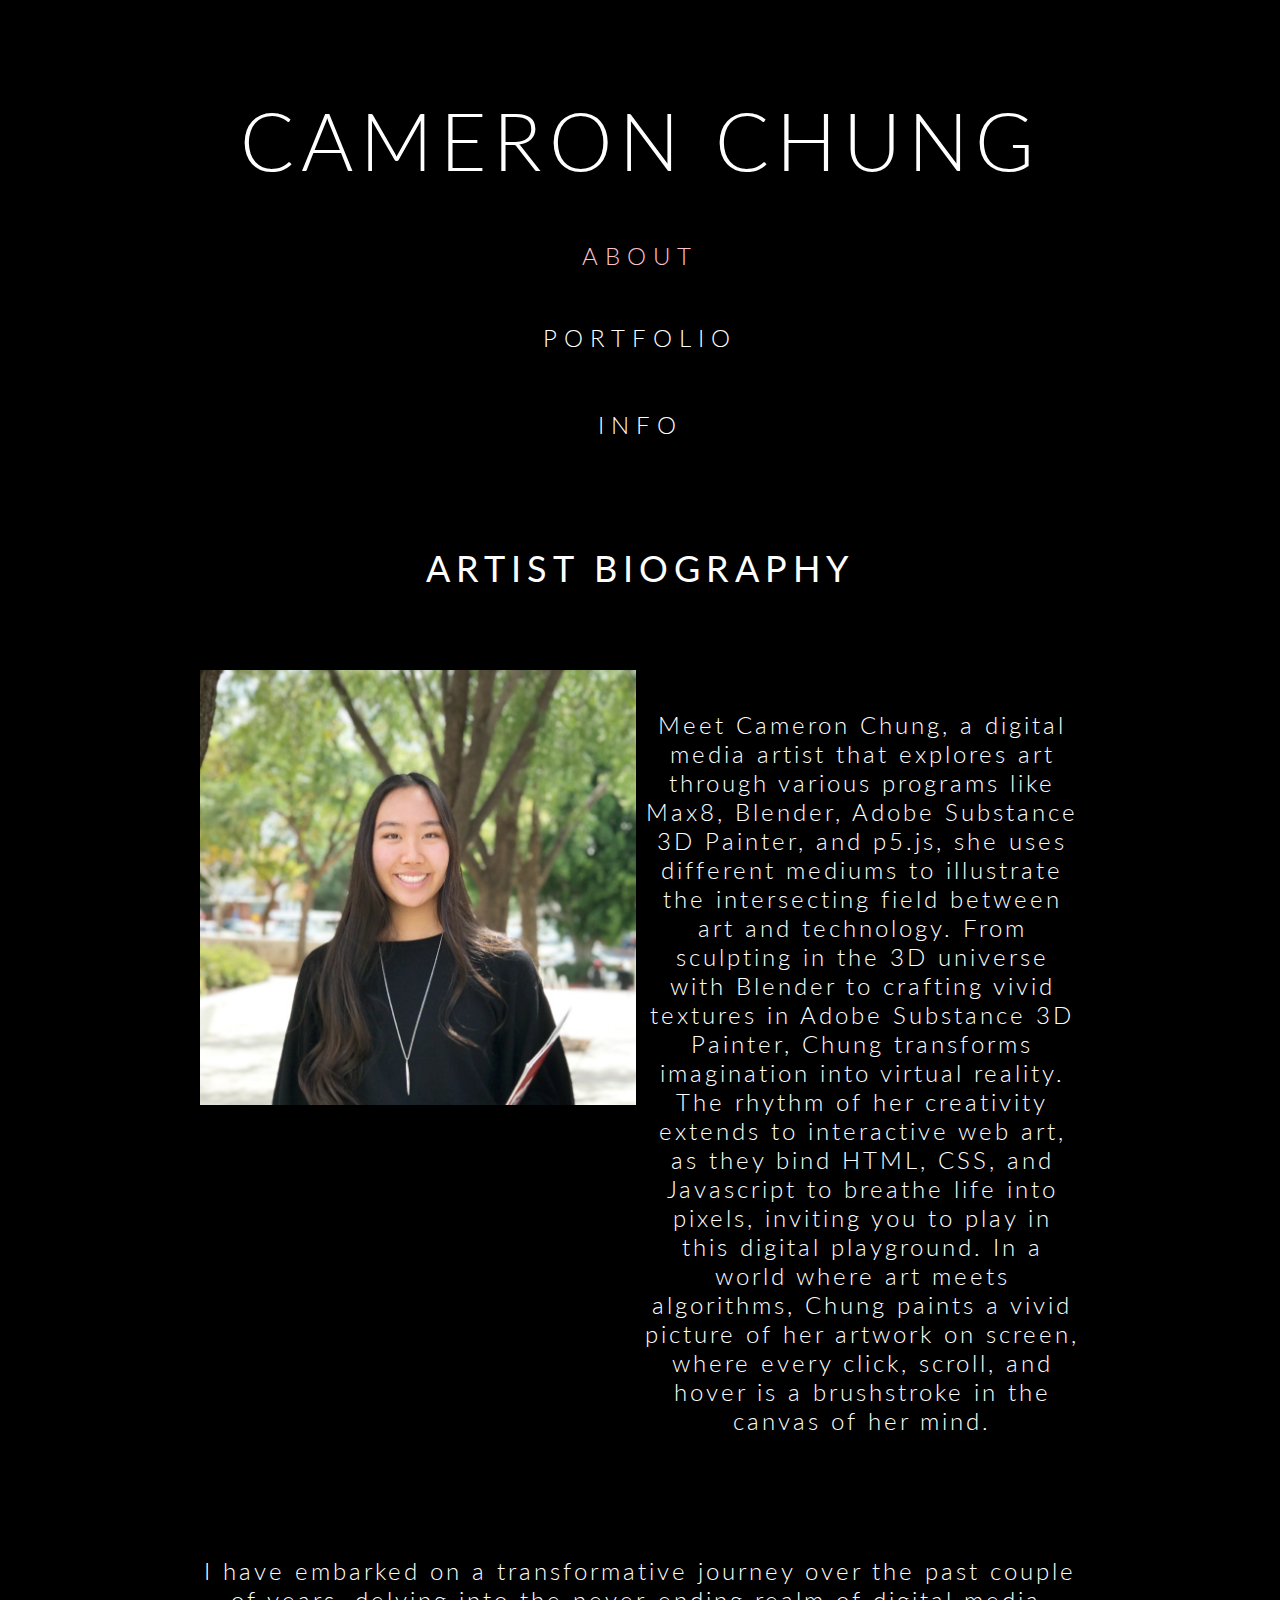
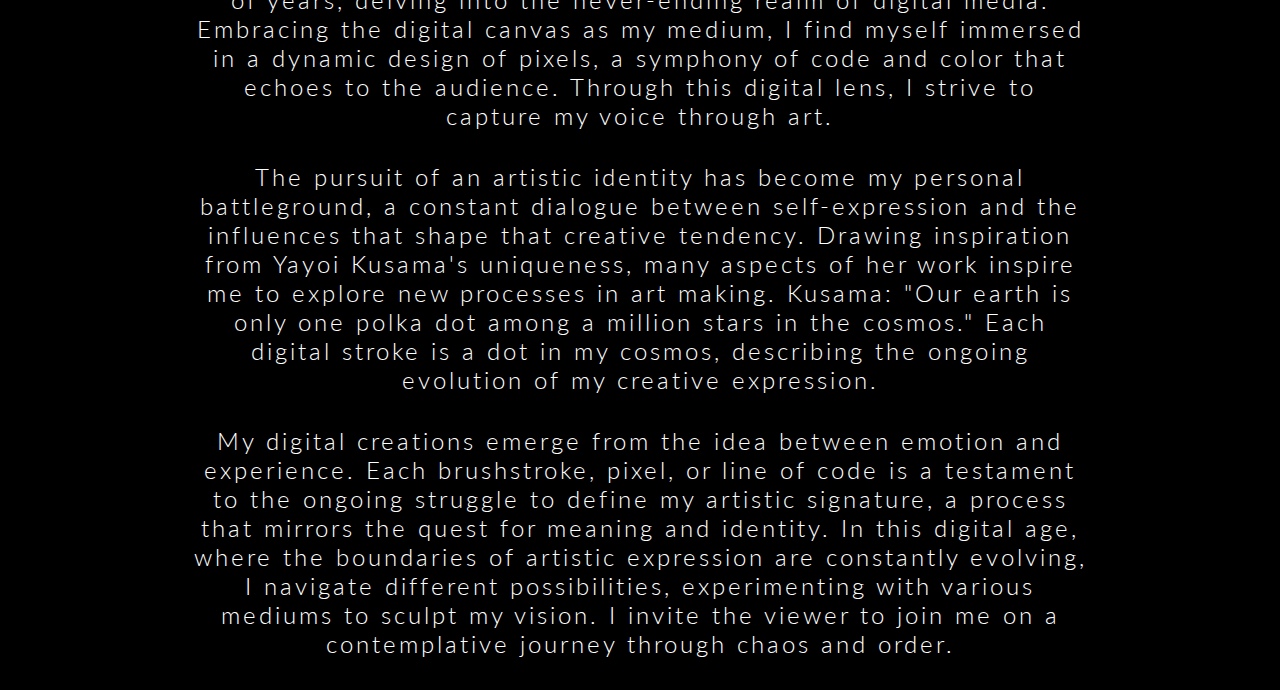
==== index.html @ 114aa1fd "update html" ====
<!DOCTYPE html>
<html lang="en">
<head>
	<link rel="shortcut icon" type="image/x-icon" href="favicon.ico">
	<style>
b:hover {
  font-size: 120%;
  color:pink;
}
</style>
    <meta charset="UTF-8">
    <meta name="viewport" content="width=device-width, initial-scale=1.0">
    <title>Homepage - Cameron Chung</title>
    <link rel="stylesheet" href="style.css">
    <link href="https://fonts.googleapis.com/css2?family=Lato:wght@300&display=swap" rel="stylesheet">
</head>


<header>
	<nav class="top_bar">
		<a href="index.html">
			<h1 class="glow">CAMERON CHUNG</h1>
		</a>
		<h3>ABOUT</h3>
		<br>
		<a href="portfolio.html"><b>PORTFOLIO</b>
			</a>
			<br>
			<br>
			<br>
		<a href="contact.html"><b>INFO</b>
			</a>
			<br>
			<br>
			<br>

	</nav>
</header>


<body>
	<div class="container0">
		<br>
		<br>
		<h2>ARTIST BIOGRAPHY</h2>
		<div class="row">
		<div class="columnGallery"> 
			<img src="img/bioPhoto.JPG"/> 
		</div>
		<div class="columnGallery">
		<br>
		<br>
			<h4>
				Meet Cameron Chung, a digital media artist that explores art through various programs like Max8, Blender, Adobe Substance 3D Painter, and p5.js, she uses different mediums to illustrate the intersecting field between art and technology.
				From sculpting in the 3D universe with Blender to crafting vivid textures in Adobe Substance 3D Painter, Chung transforms imagination into virtual reality. 
				The rhythm of her creativity extends to interactive web art, as they bind HTML, CSS, and Javascript to breathe life into pixels, inviting you to play in this digital playground.
				In a world where art meets algorithms, Chung paints a vivid picture of her artwork on screen, where every click, scroll, and hover is a brushstroke in the canvas of her mind.
			</h4>
		</div>
		</div>


		<br>
		<br>
		<h4>
			I have embarked on a transformative journey over the past couple of years, delving into the never-ending realm of digital media. 
			Embracing the digital canvas as my medium, I find myself immersed in a dynamic design of pixels, a symphony of code and color that echoes to the audience. 
			Through this digital lens, I strive to capture my voice through art.
		</h4>
		<h4>    
			The pursuit of an artistic identity has become my personal battleground, a constant dialogue between self-expression and the influences that shape that creative tendency. 
			Drawing inspiration from Yayoi Kusama's uniqueness, many aspects of her work inspire me to explore new processes in art making. 
			Kusama: "Our earth is only one polka dot among a million stars in the cosmos." 
			Each digital stroke is a dot in my cosmos, describing the ongoing evolution of my creative expression.
		</h4>
		<h4>
			My digital creations emerge from the idea between emotion and experience. 
			Each brushstroke, pixel, or line of code is a testament to the ongoing struggle to define my artistic signature, a process that mirrors the quest for meaning and identity. 
			In this digital age, where the boundaries of artistic expression are constantly evolving, I navigate different possibilities, experimenting with various mediums to sculpt my vision. 
			I invite the viewer to join me on a contemplative journey through chaos and order. 
		</h4>
	</div>
</body>


</html>
---- style.css ----
body{
    font-family: 'Lato', sans-serif;
    background-color: black;
    text-align: center;
    font-weight: 300;
    font-size: 1.5em;
    letter-spacing: 7px;
    color: white;
    padding-top: none;
}

a{
    text-decoration: none;
}

/*mouse hover pink change*/
b{
    font-family: 'Lato', sans-serif;
    text-align: center;
    font-weight: 300;
    font-size: 1em;
    letter-spacing: 7px;
    color: white;
}

p{
    font-family: 'Lato', sans-serif;
    text-align: center;
    font-weight: 300;
    font-size: 0.8em;
    letter-spacing: 7px;
    color: white;
}


h1{
    font-family: 'Lato', sans-serif;
    text-align: center;
    font-weight: 300;
    font-size: 2em;
    letter-spacing: 7px;
    color: white;
}


h2{
    font-family: 'Lato', sans-serif;
    text-align: center;
    font-weight: 400;
    font-size: 1.5em;
    letter-spacing: 6px;
    color: white;
}

/*highlighted pink bookmark*/
h3{
    font-family: 'Lato', sans-serif;
    text-align: center;
    font-weight: 300;
    font-size: 1em;
    letter-spacing: 7px;
    color: pink;
}

/*descriptions*/
h4{
    font-family: 'Lato', sans-serif;
    text-align: center;
    font-weight: 300;
    font-size: 1em;
    letter-spacing: 3px;
    color: white;
}

img{
    padding-top: 50px;
    text-align:center;
    display: block;
    max-width: 100%;
    height: auto;
    margin-left:auto;
    margin-right:auto;
    position: relative;
    max-height: 875px;
}

/*mouse hover highlighted size change (text)*/
b.hover {
    font-size: 150%;
}

/*glow effect for title*/
.glow {
  font-size: 80px;
  color: #fff;
  text-align: center;
  -webkit-animation: glow 1s ease-in-out infinite alternate;
  -moz-animation: glow 1s ease-in-out infinite alternate;
  animation: glow 1s ease-in-out infinite alternate;
}

@-webkit-keyframes glow {
  from {
    text-shadow: 0 0 10px #fff, 0 0 20px #fff, 0 0 30px #e60073, 0 0 40px #e60073, 0 0 50px #e60073, 0 0 60px #e60073, 0 0 70px #e60073;
  }
  to {
    text-shadow: 0 0 20px #fff, 0 0 30px #ff4da6, 0 0 40px #ff4da6, 0 0 50px #ff4da6, 0 0 60px #ff4da6, 0 0 70px #ff4da6, 0 0 80px #ff4da6;
  }
}
/*end of glow effect*/

/*contact page css*/
.contact-title{
    margin-top: 100px;
    color: white;
    text-transform: uppercase;
}

.contact-title h1{
    font size: 32px;
    line-height: 10px;
}

.contact-title h2{
    font-size: 18px;
}

form{
    margin-top: 50px;
}

.form-control{
    width: 800px;
    background: transparent;
    border: none;
    outline: none;
    border-bottom: 1px solid white;
    color: white;
    font-size: 16px;
    margin-bottom: 16px;
}

/*button: same characteristics of form control above*/
.button-control{
    width: 200px;
    background: transparent;
    border: none;
    outline: none;
    border-bottom: 1px solid white;
    color: white;
    font-size: 16px;
    margin-bottom: 16px;
}

/*for Gallery button links*/
.button-control2{
    width: 800px;
    background: transparent;
    border: none;
    outline: none;
    border-bottom: 1px solid white;
    color: white;
    font-size: 16px;
    margin-bottom: 16px;
}

/*submit button highlight hover*/
.button-control:hover{
    background-color: pink;
    cursor: pointer;
}

/*Gallery button highlight hover*/
.button-control2:hover{
    background-color: pink;
    cursor: pointer;
}

.top_bar{
    max-height: 400px;
    padding-top: 30px;
    padding-bottom: 30px;
}

.logo {
    display: block;
    background-repeat: no-repeat;
    height: auto;
    width: 150px;
    margin: auto;
}

.container
{
    padding-top: 50px;
    max-width: 80vw;
    margin: auto;
}

.container0
{
    padding-top: 50px;
    max-width: 70vw;
    margin: auto;
}


/* circular image code */
/* .circular--portrait { 
  position: relative; 
  width: 200px; 
  height: 200px; 
  overflow: hidden; 
  border-radius: 50%; 
} 

.circular--portrait img { 
  width: 100%; 
  height: auto; 
} */
/* end of circular image code */


/*Portfolio image gallery setup page*/
* {
  box-sizing: border-box;
}


.row {
  display: -ms-flexbox; /* IE10 */
  display: flex;
  -ms-flex-wrap: wrap; /* IE10 */
  flex-wrap: wrap;
  padding: 0 4px;
}

/* Create four equal columns that sits next to each other */
.column {
  -ms-flex: 25%; /* IE10 */
  flex: 25%;
  max-width: 25%;
  padding: 0 4px;
}

/* two columns for gallery viewing*/
.columnGallery {
  -ms-flex: 50%; /* IE10 */
  flex: 50%;
  max-width: 50%;
  padding: 0 4px;
}

/*three columns for gallery viewing*/
.columnGallery3 {
  -ms-flex: 50%; /* IE10 */
  flex: 50%;
  max-width: 33.33%;
  padding: 0 4px;
}


.column img {
  margin-top: 8px;
  vertical-align: middle;
  width: 100%;
  padding: 0 4px;
}

/* Responsive layout - makes a two column-layout instead of four columns */
@media screen and (max-width: 800px) {
  .column {
    -ms-flex: 50%;
    flex: 50%;
    max-width: 50%;
    padding: 0 4px;
  }
}

/* Responsive layout - makes the two columns stack on top of each other instead of next to each other */
@media screen and (max-width: 600px) {
  .column {
    -ms-flex: 100%;
    flex: 100%;
    max-width: 100%;
    padding: 0 4px;
  }
}
/*end of portfolio image gallery code*/


/* Slideshow container */
.slideshow-container {
  max-width: 1000px;
  position: relative;
  margin: auto;
}

/* Hide the images by default */
.mySlides {
  display: none;
}

/* Next & previous buttons */
.prev, .next {
  cursor: pointer;
  position: absolute;
  top: 50%;
  width: auto;
  margin-top: -22px;
  padding: 16px;
  color: white;
  font-weight: bold;
  font-size: 18px;
  transition: 0.6s ease;
  border-radius: 0 3px 3px 0;
  user-select: none;
}

/* Position the "next button" to the right */
.next {
  right: 0;
  border-radius: 3px 0 0 3px;
}
/*Position the "prev button" to the left*/
.prev {
    left: 0;
    border-radius: 3px 0 0 3px;
}

/* On hover, add a black background color with a little bit see-through */
.prev:hover, .next:hover {
  background-color: rgba(0,0,0,0.8);
}

/* Caption text */
.text {
  color: #f2f2f2;
  font-size: 15px;
  padding: 8px 12px;
  position: absolute;
  bottom: 8px;
  width: 100%;
  text-align: center;
}

/* Number text (1/3 etc) */
.numbertext {
  color: #f2f2f2;
  font-size: 12px;
  padding: 8px 12px;
  position: absolute;
  top: 0;
}

/* The dots/bullets/indicators */
.dot {
  cursor: pointer;
  height: 15px;
  width: 15px;
  margin: 0 2px;
  background-color: #bbb;
  border-radius: 50%;
  display: inline-block;
  transition: background-color 0.6s ease;
}

.active, .dot:hover {
  background-color: #717171;
}

/* Fading animation */
.fade {
  -webkit-animation-name: fade;
  -webkit-animation-duration: 1.5s;
  animation-name: fade;
  animation-duration: 1.5s;
}

@-webkit-keyframes fade {
  from {opacity: .4}
  to {opacity: 1}
}

@keyframes fade {
  from {opacity: .4}
  to {opacity: 1}
}
/*end of image carousel code*/
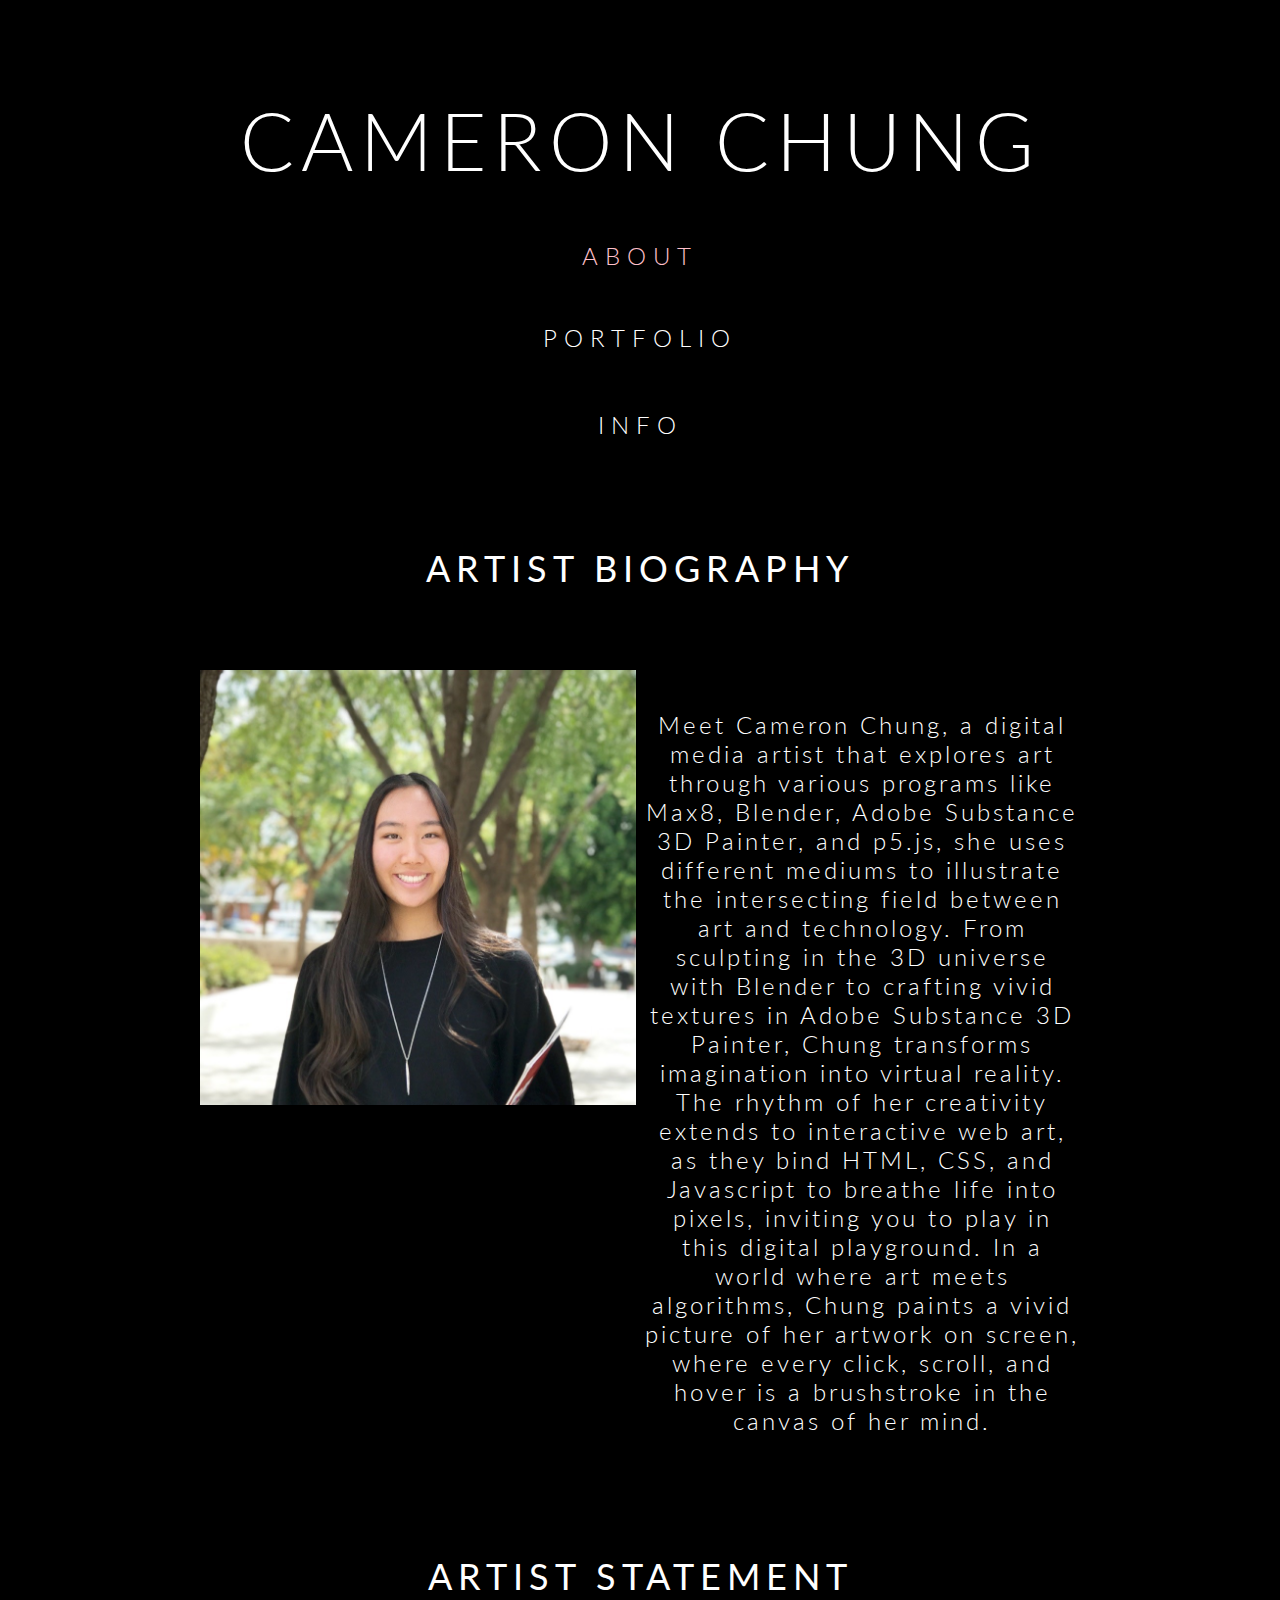
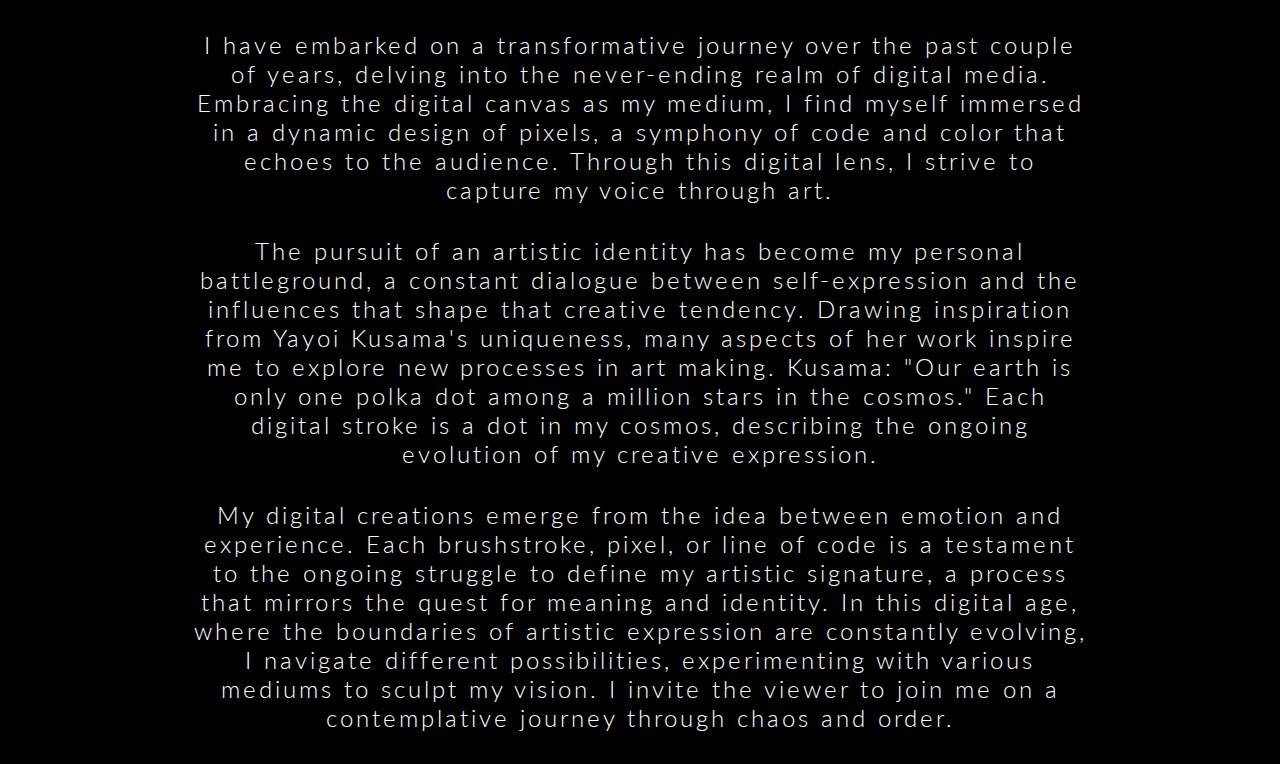
==== commit 273fd0cc: "Update index.html" ====
--- a/index.html
+++ b/index.html
@@ -62,6 +62,7 @@
 
 		<br>
 		<br>
+		<h2>ARTIST STATEMENT</h2>
 		<h4>
 			I have embarked on a transformative journey over the past couple of years, delving into the never-ending realm of digital media. 
 			Embracing the digital canvas as my medium, I find myself immersed in a dynamic design of pixels, a symphony of code and color that echoes to the audience. 
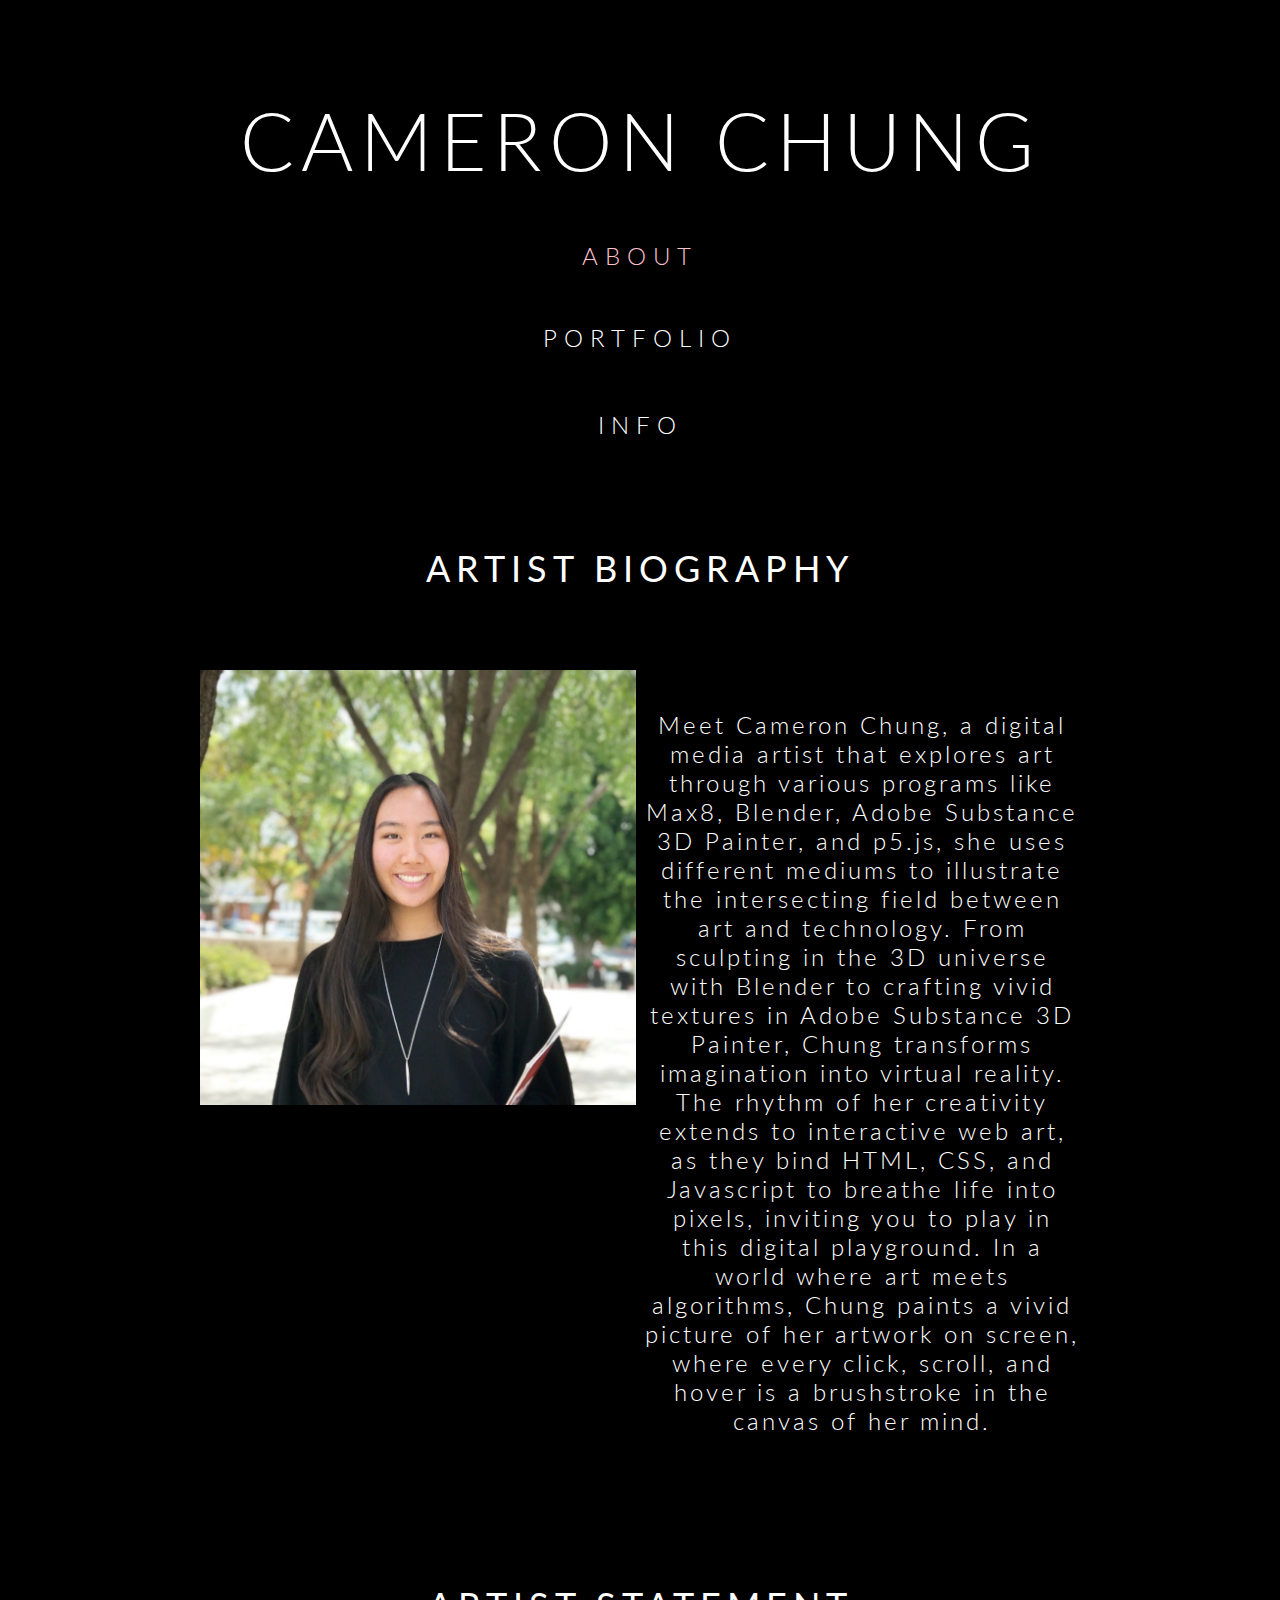
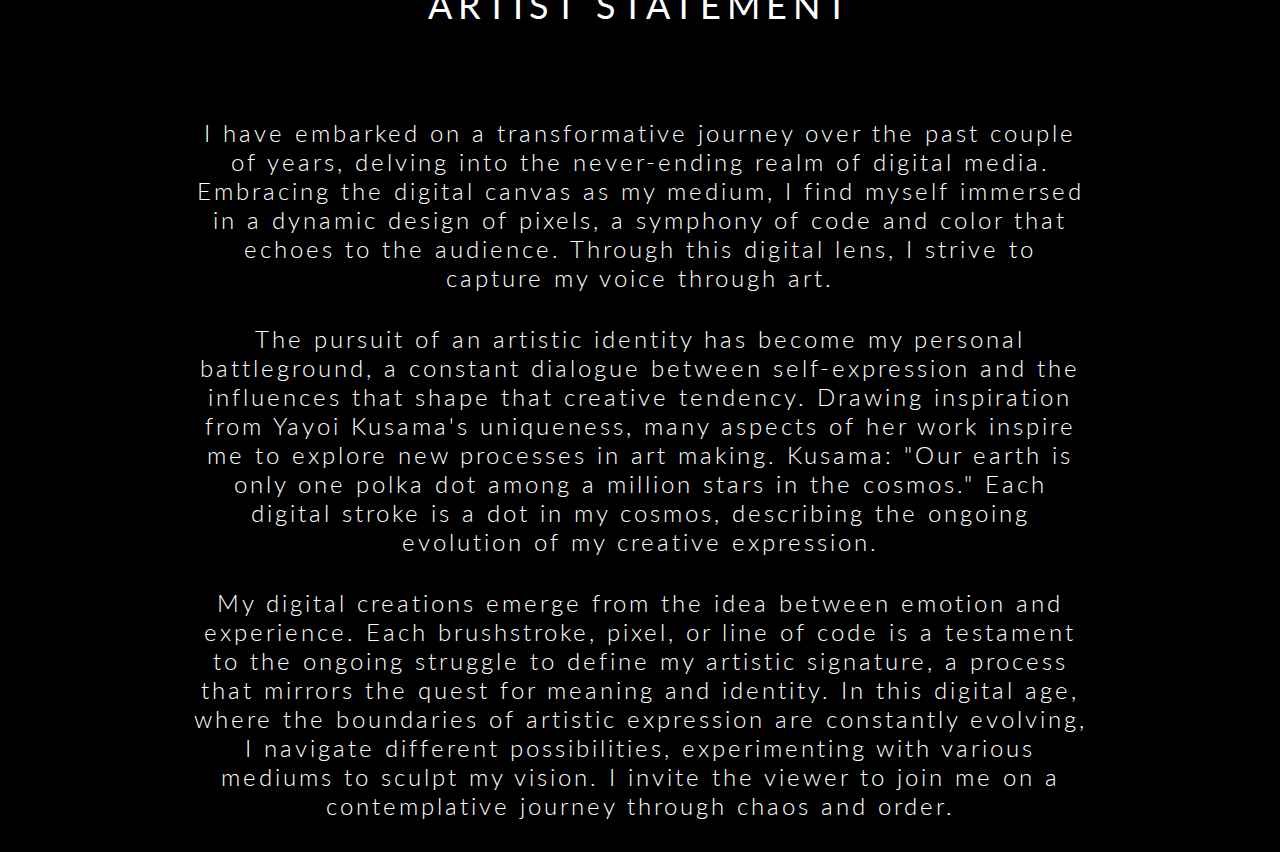
==== commit 60785908: "Update index.html" ====
--- a/index.html
+++ b/index.html
@@ -62,7 +62,9 @@
 
 		<br>
 		<br>
+		<br>
 		<h2>ARTIST STATEMENT</h2>
+		<br>
 		<h4>
 			I have embarked on a transformative journey over the past couple of years, delving into the never-ending realm of digital media. 
 			Embracing the digital canvas as my medium, I find myself immersed in a dynamic design of pixels, a symphony of code and color that echoes to the audience. 
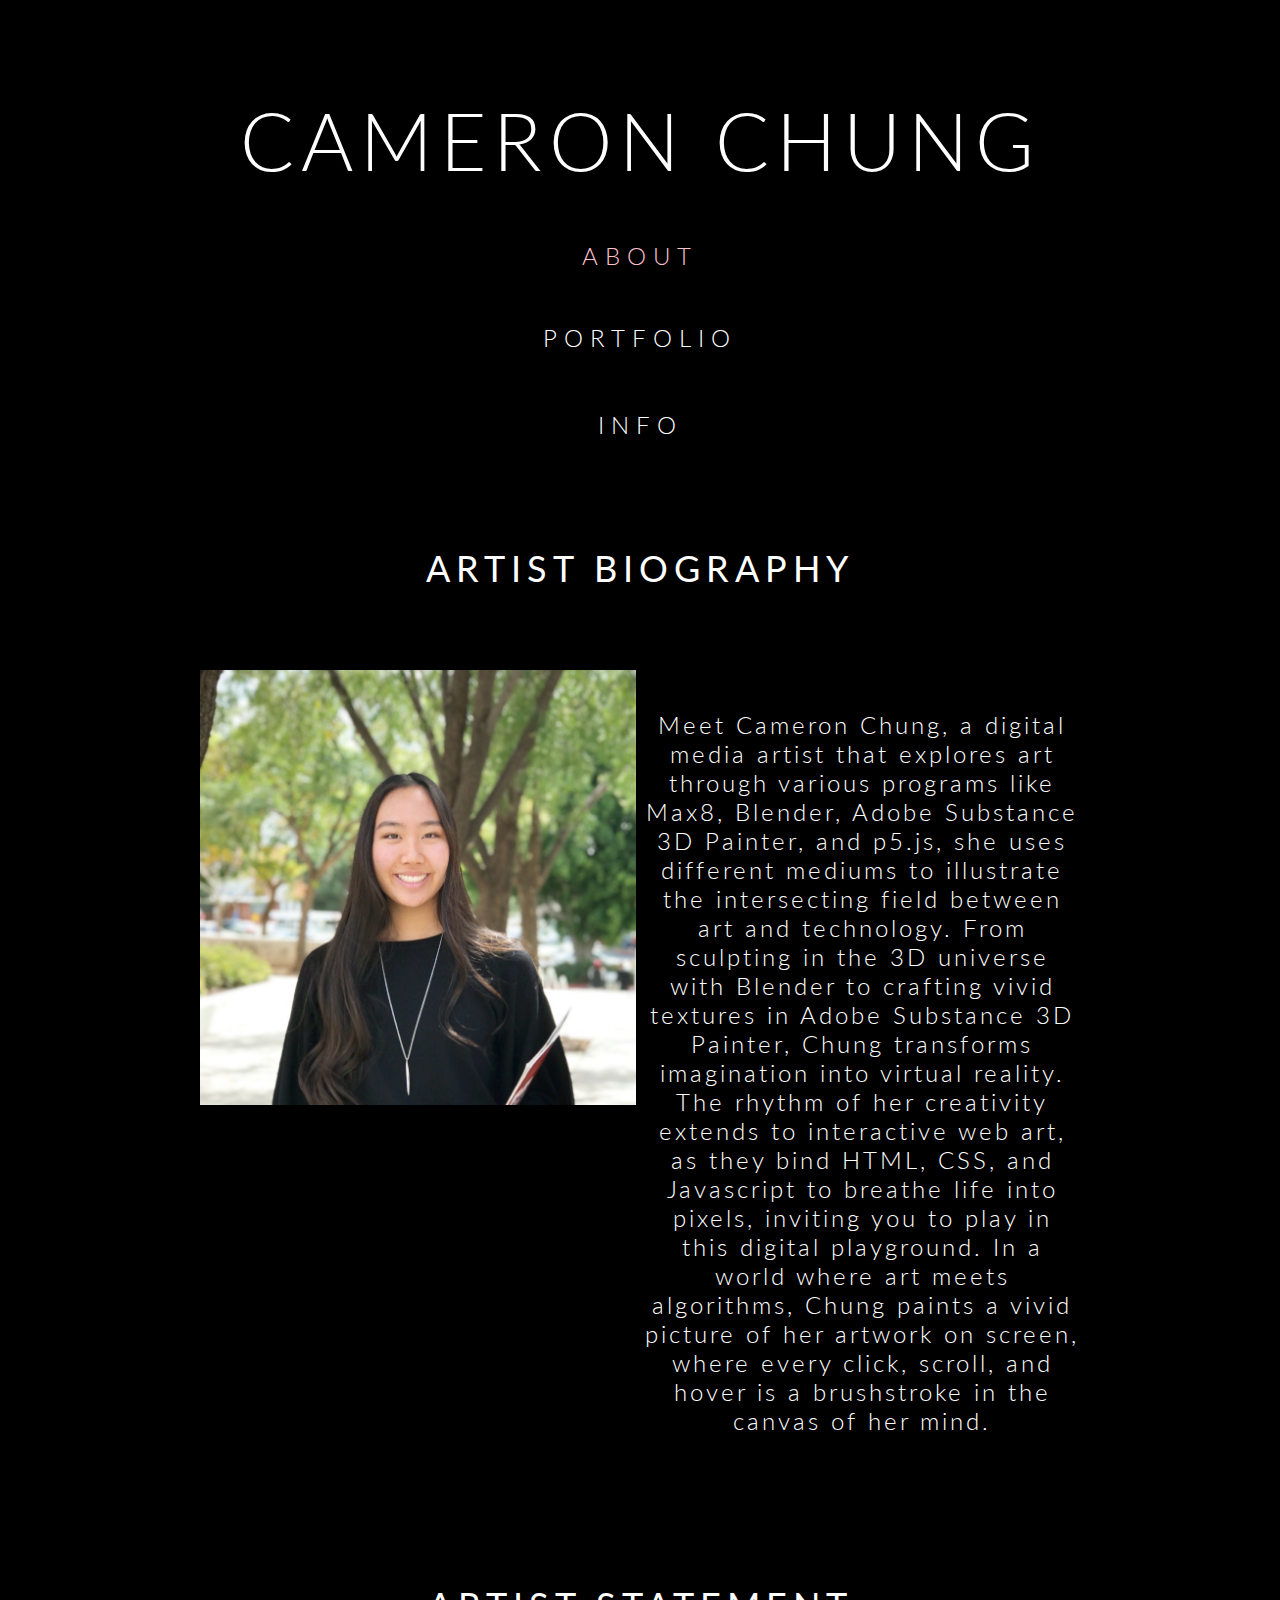
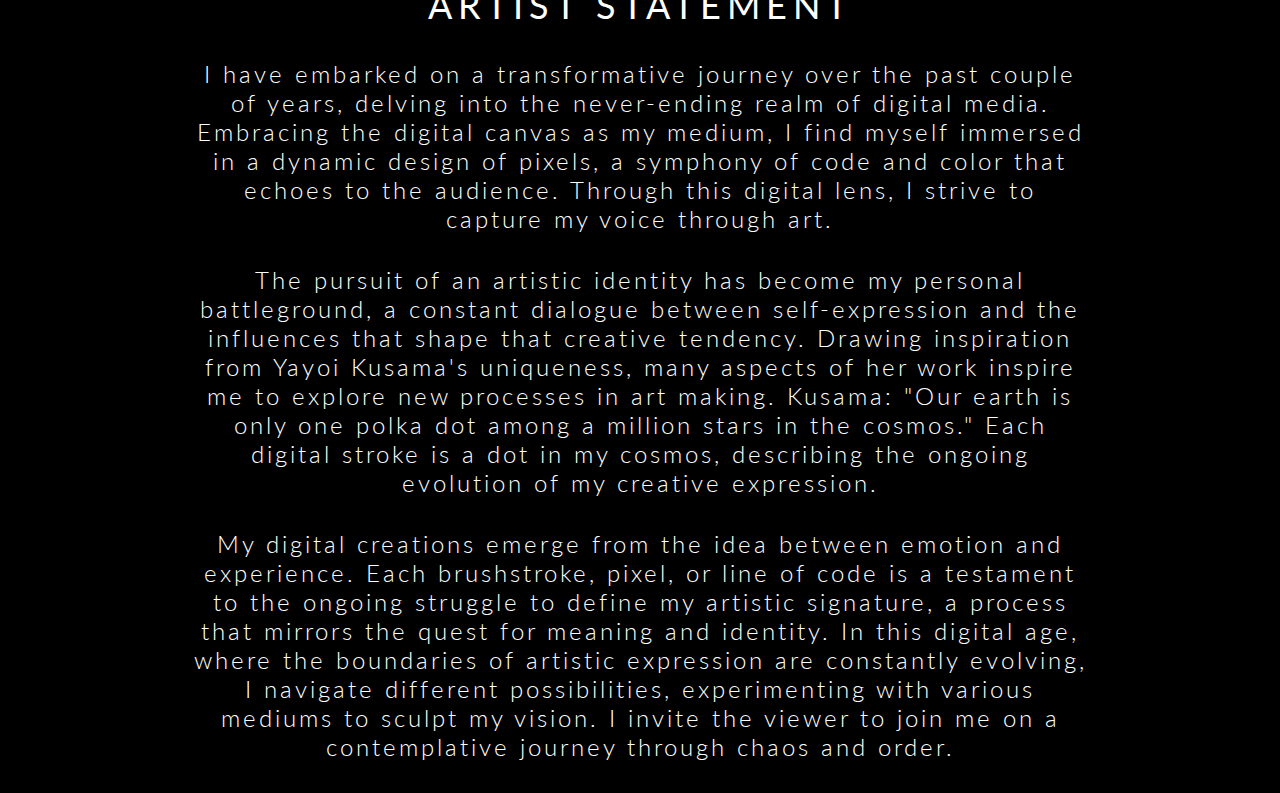
==== commit 031babfe: "Update index.html" ====
--- a/index.html
+++ b/index.html
@@ -64,7 +64,6 @@
 		<br>
 		<br>
 		<h2>ARTIST STATEMENT</h2>
-		<br>
 		<h4>
 			I have embarked on a transformative journey over the past couple of years, delving into the never-ending realm of digital media. 
 			Embracing the digital canvas as my medium, I find myself immersed in a dynamic design of pixels, a symphony of code and color that echoes to the audience. 
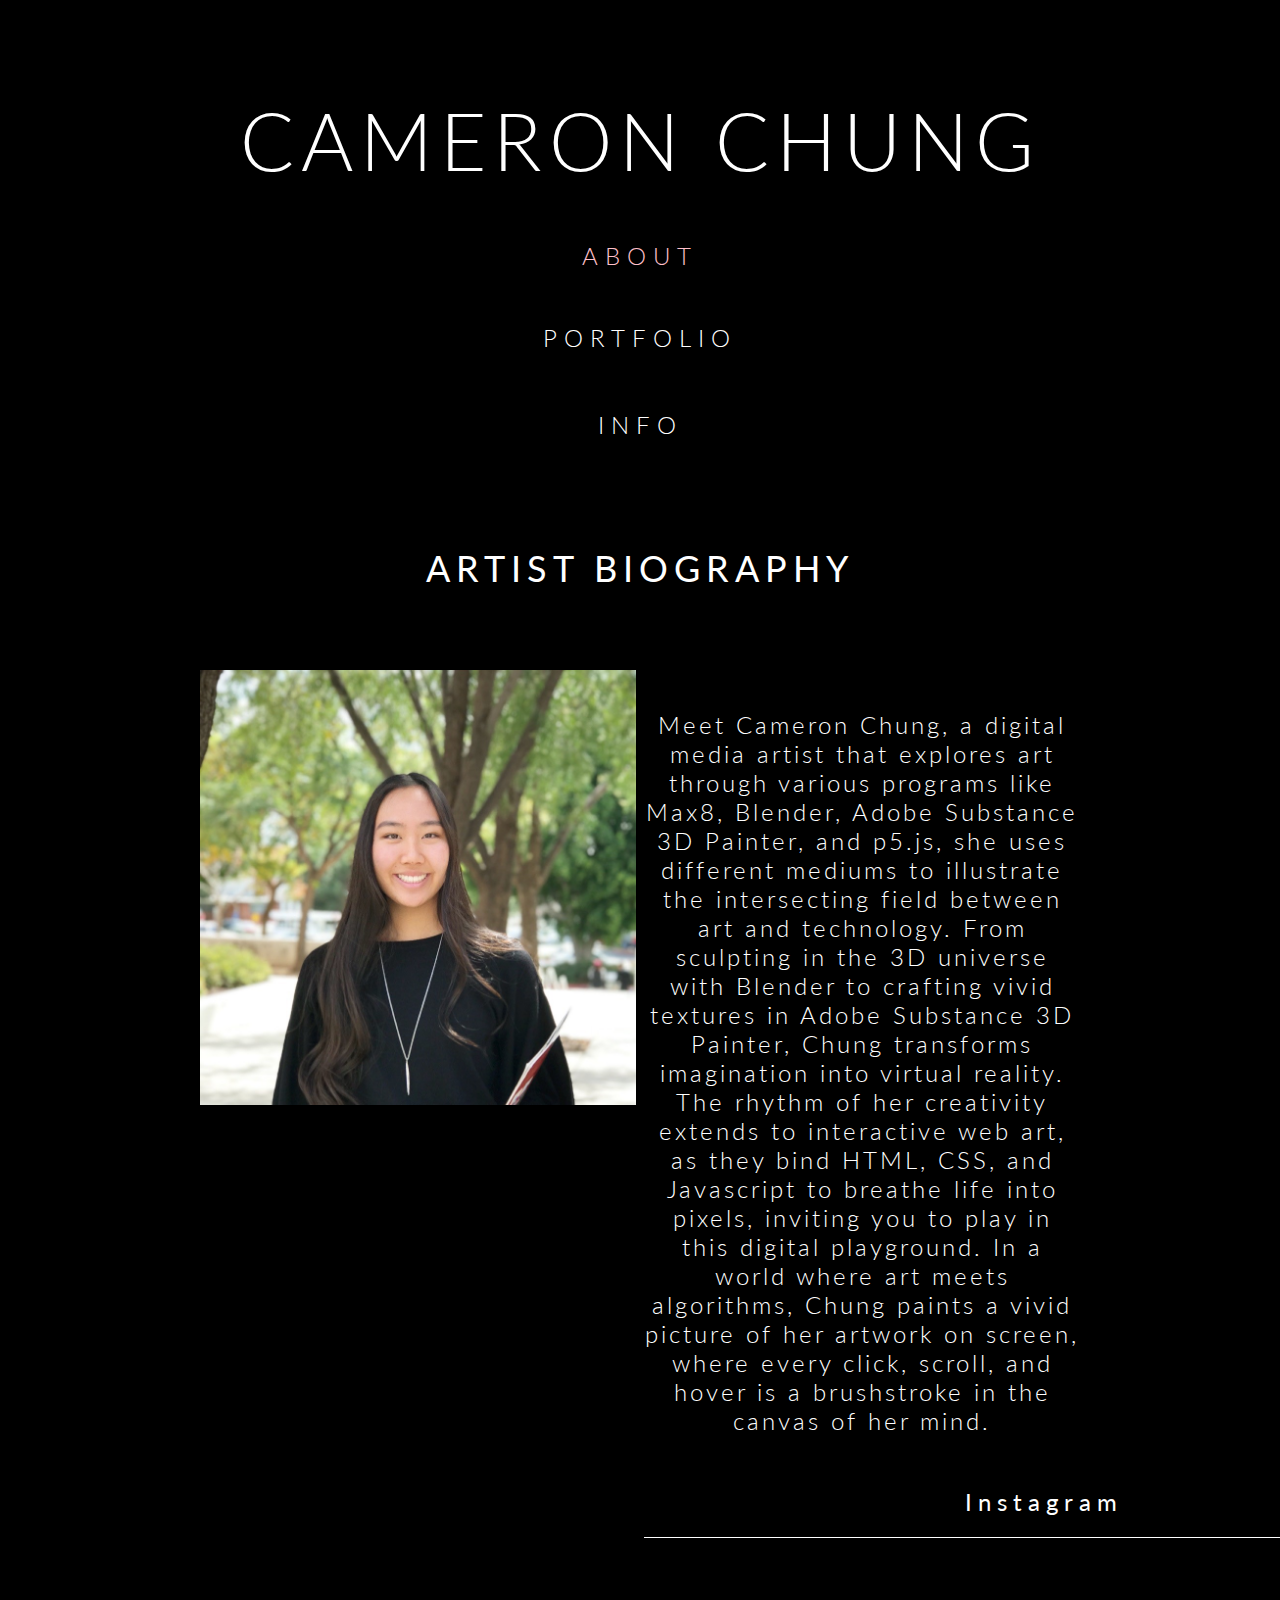
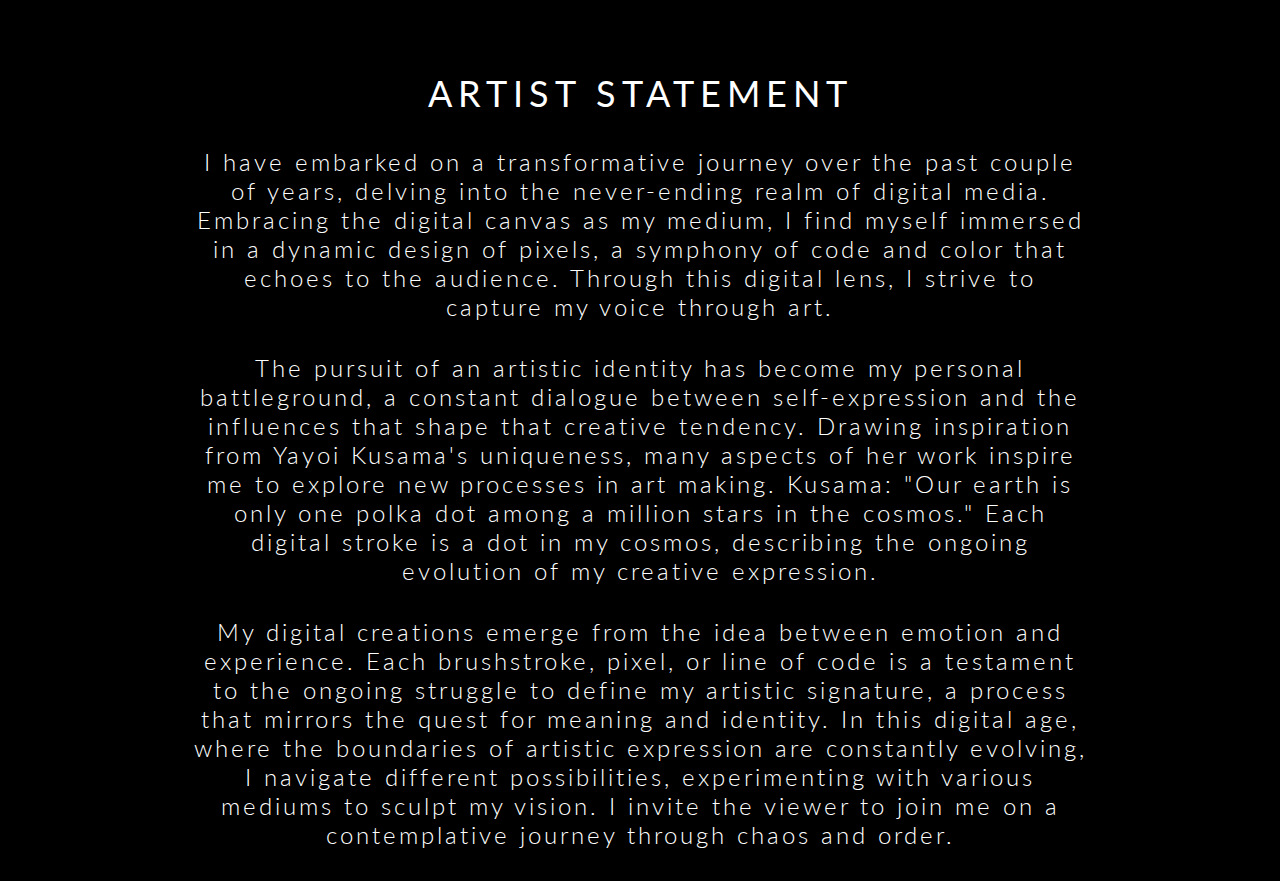
==== commit 3ad64203: "Update index.html" ====
--- a/index.html
+++ b/index.html
@@ -56,6 +56,10 @@
 				The rhythm of her creativity extends to interactive web art, as they bind HTML, CSS, and Javascript to breathe life into pixels, inviting you to play in this digital playground.
 				In a world where art meets algorithms, Chung paints a vivid picture of her artwork on screen, where every click, scroll, and hover is a brushstroke in the canvas of her mind.
 			</h4>
+			<a href="https://www.instagram.com/the.art.apothecary/" target="_blank">
+				<button type="submit" class="button-control2" name="Instagram">
+					<h2>Instagram</h2></button>
+				</a>
 		</div>
 		</div>
 
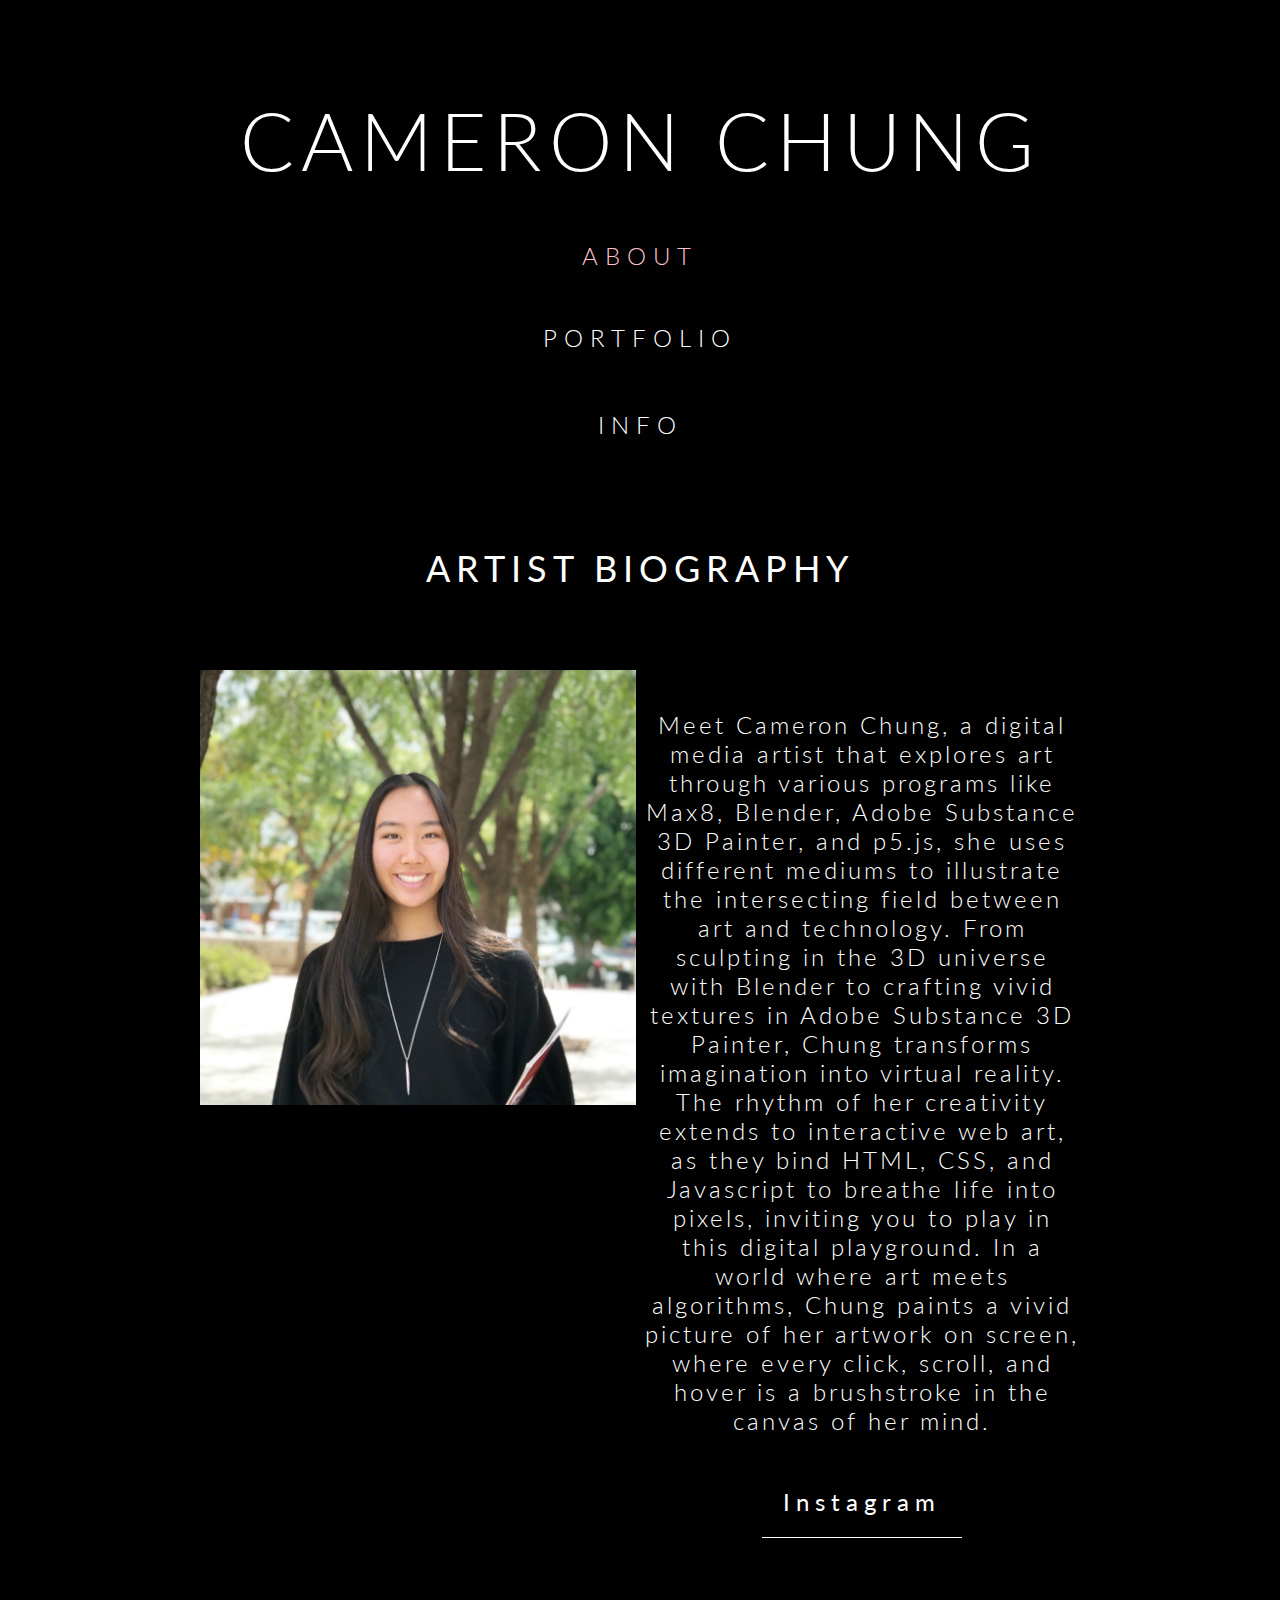
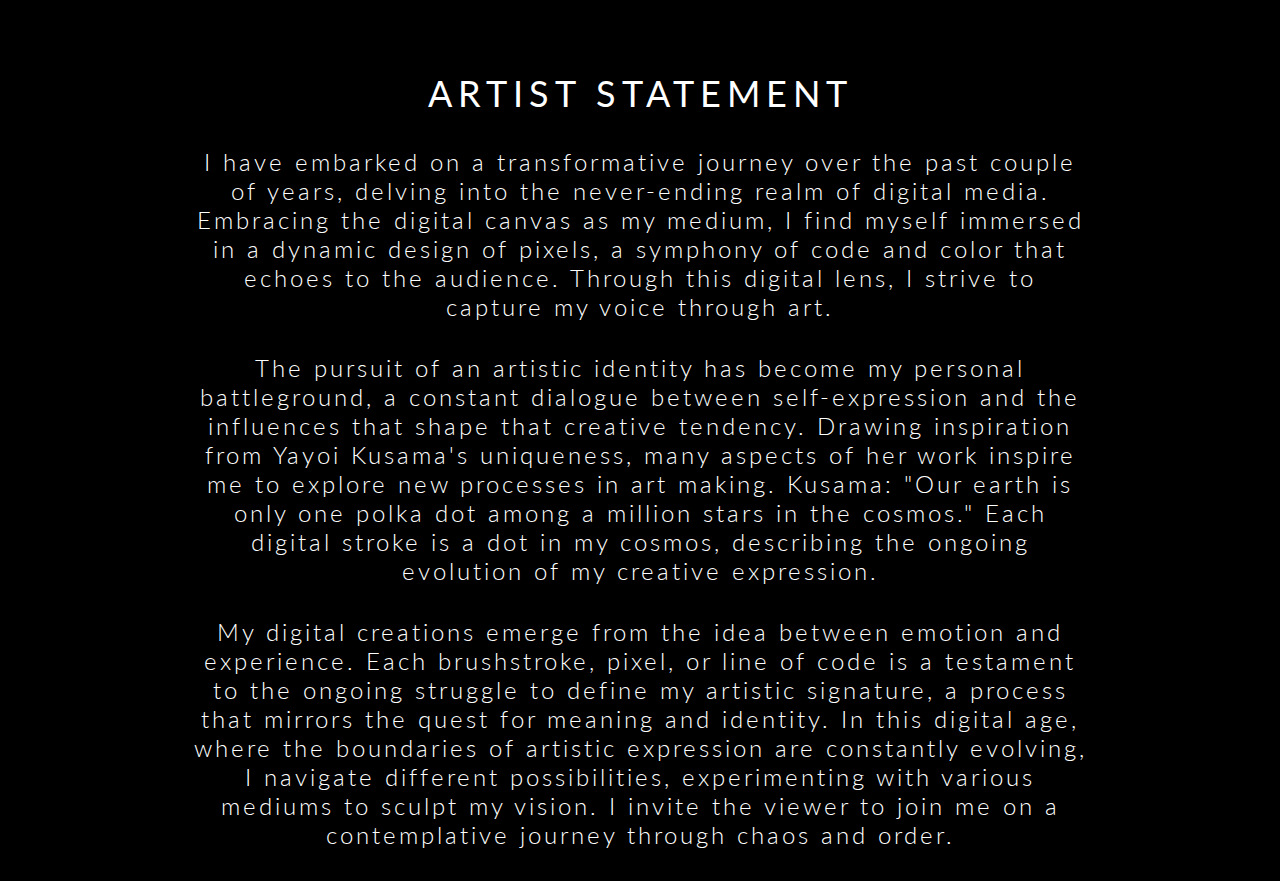
==== commit 4ef76a60: "Update index.html" ====
--- a/index.html
+++ b/index.html
@@ -57,7 +57,7 @@
 				In a world where art meets algorithms, Chung paints a vivid picture of her artwork on screen, where every click, scroll, and hover is a brushstroke in the canvas of her mind.
 			</h4>
 			<a href="https://www.instagram.com/the.art.apothecary/" target="_blank">
-				<button type="submit" class="button-control2" name="Instagram">
+				<button type="submit" class="button-control" name="Instagram" >
 					<h2>Instagram</h2></button>
 				</a>
 		</div>
